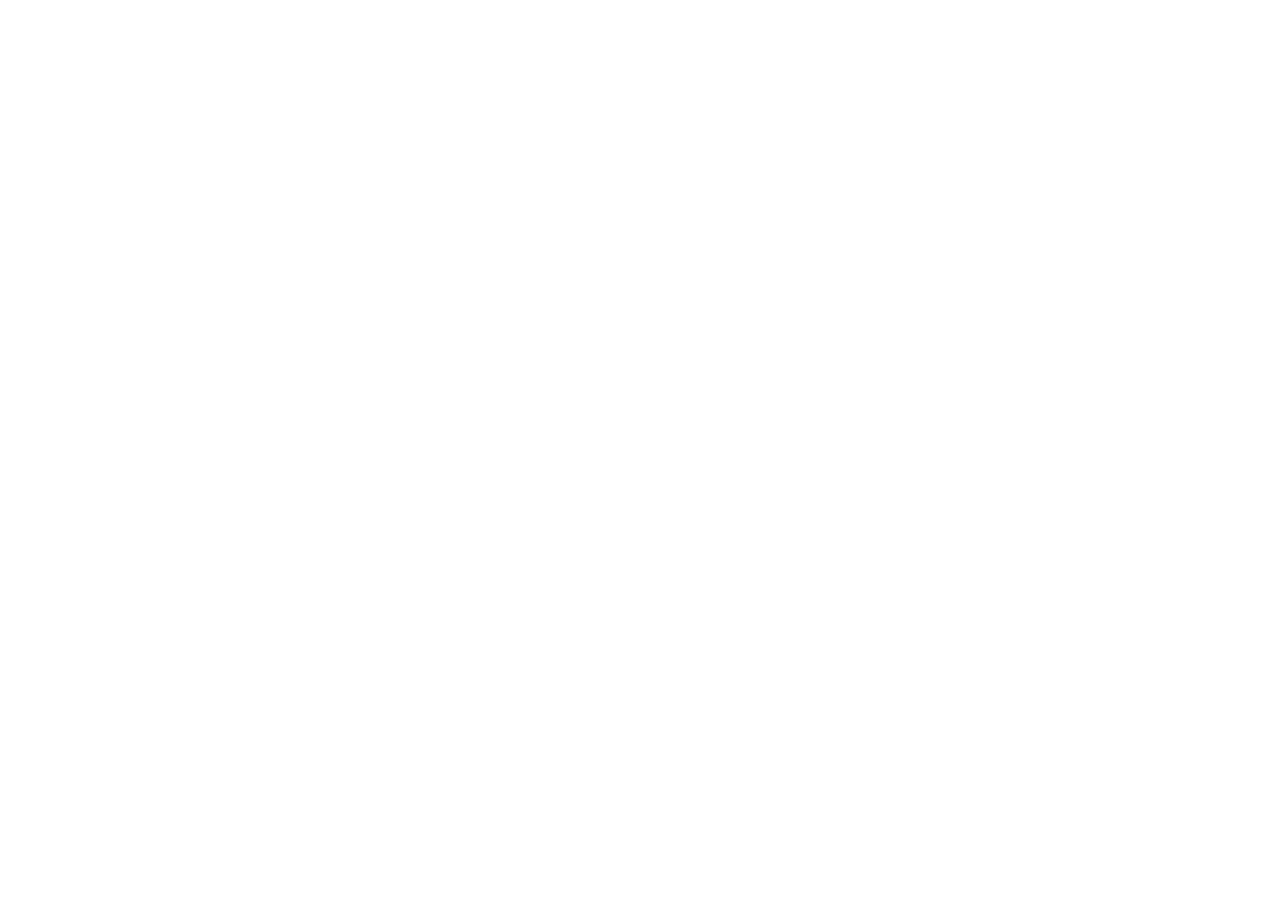
==== Apple.html @ 2d5751d4 "commit" ====
<!DOCTYPE html>
<html lang="en">
<head>
    <meta charset="UTF-8">
    <meta name="viewport" content="width=device-width, initial-scale=1.0">
    <title>Document</title>
</head>
<body>
    
</body>
</html>
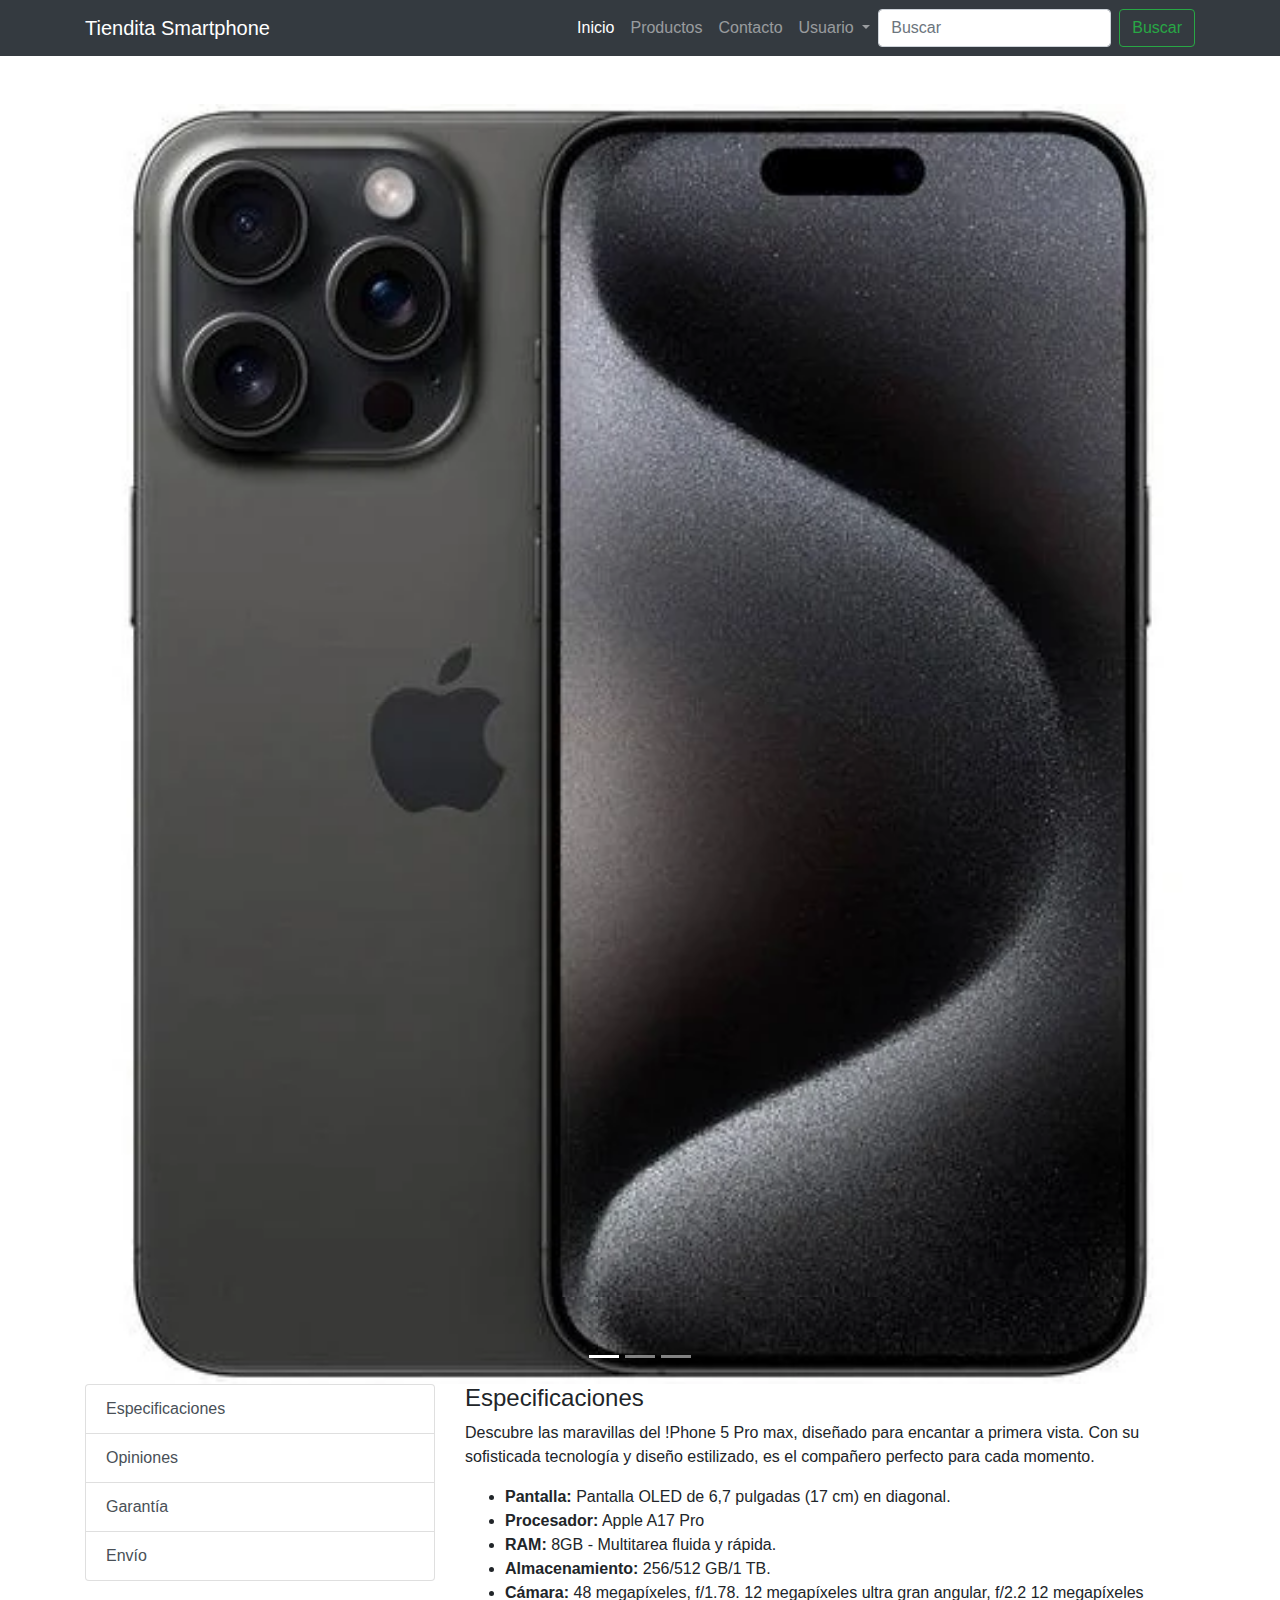
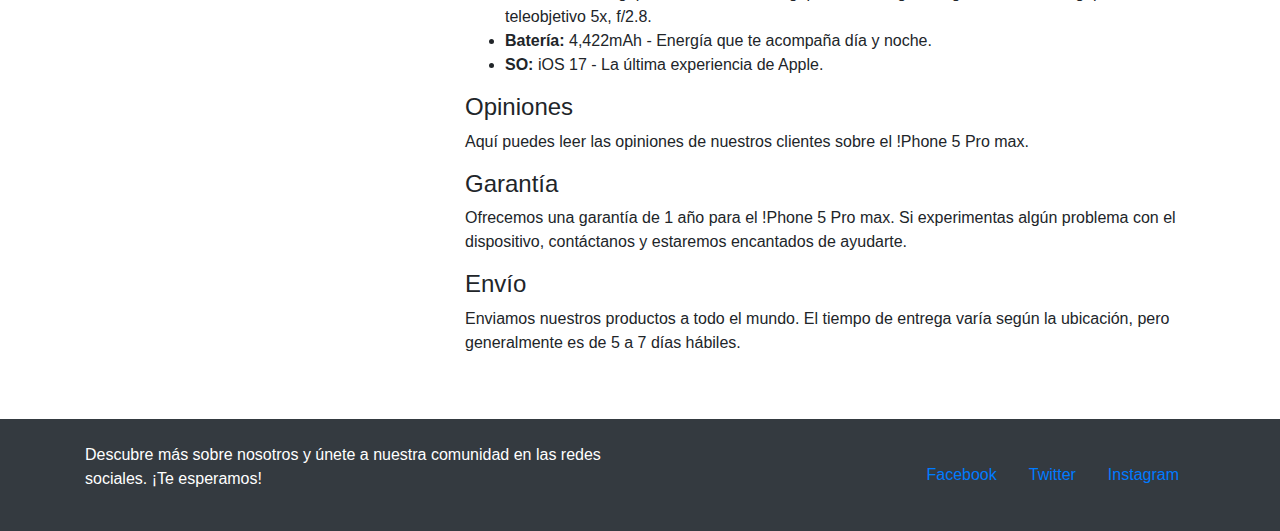
==== commit 6c3623f0: "commit" ====
--- a/Apple.html
+++ b/Apple.html
@@ -1,11 +1,149 @@
 <!DOCTYPE html>
-<html lang="en">
+<html lang="es">
 <head>
     <meta charset="UTF-8">
     <meta name="viewport" content="width=device-width, initial-scale=1.0">
-    <title>Document</title>
+    <title>Tiendita Smartphone</title>
+    <!-- Enlace al archivo CSS de Bootstrap -->
+    <link href="https://stackpath.bootstrapcdn.com/bootstrap/4.5.2/css/bootstrap.min.css" rel="stylesheet">
+    <!-- Tu propio archivo de estilos -->
+    <link rel="stylesheet" href="css/#Apple.css">
+    <style>
+ 
+    </style>
 </head>
 <body>
-    
+
+<header>
+    <nav class="navbar navbar-expand-lg navbar-dark bg-dark">
+        <div class="container">
+            <a class="navbar-brand" href="#">Tiendita Smartphone</a>
+            <button class="navbar-toggler" type="button" data-toggle="collapse" data-target="#navbarNav" aria-controls="navbarNav" aria-expanded="false" aria-label="Toggle navigation">
+                <span class="navbar-toggler-icon"></span>
+            </button>
+            <div class="collapse navbar-collapse" id="navbarNav">
+                <ul class="navbar-nav ml-auto">
+                    <li class="nav-item active">
+                        <a class="nav-link" href="#">Inicio</a>
+                    </li>
+                    <li class="nav-item">
+                        <a class="nav-link" href="#">Productos</a>
+                    </li>
+                    <li class="nav-item">
+                        <a class="nav-link" href="#">Contacto</a>
+                    </li>
+                    <!-- Menú de usuario -->
+                    <li class="nav-item dropdown">
+                        <a class="nav-link dropdown-toggle" href="#" id="navbarDropdownMenuLink" role="button" data-toggle="dropdown" aria-haspopup="true" aria-expanded="false">
+                            Usuario
+                        </a>
+                        <div class="dropdown-menu" aria-labelledby="navbarDropdownMenuLink">
+                            <a class="dropdown-item" href="#">Perfil</a>
+                            <a class="dropdown-item" href="#">Configuración</a>
+                            <div class="dropdown-divider"></div>
+                            <a class="dropdown-item" href="#">Cerrar sesión</a>
+                        </div>
+                    </li>
+                </ul>
+                <form class="form-inline my-2 my-lg-0">
+                    <input class="form-control mr-sm-2" type="search" placeholder="Buscar" aria-label="Search">
+                    <button class="btn btn-outline-success my-2 my-sm-0" type="submit">Buscar</button>
+                </form>
+            </div>
+        </div>
+    </nav>
+</header>
+
+<main class="py-5">
+    <div id="carouselExampleIndicators" class="carousel slide" data-ride="carousel">
+        <ol class="carousel-indicators">
+            <li data-target="#carouselExampleIndicators" data-slide-to="0" class="active"></li>
+            <li data-target="#carouselExampleIndicators" data-slide-to="1"></li>
+            <li data-target="#carouselExampleIndicators" data-slide-to="2"></li>
+        </ol>
+        <div class="carousel-inner">
+            <div class="carousel-item active">
+                <img src="Imagenes/Phone 5.webp" class="d-block w-100" alt="...">
+            </div>
+            <div class="carousel-item">
+                <img src="Imagenes/Phone 5 2.webp" class="d-block w-100" alt="...">
+            </div>
+            <div class="carousel-item">
+                <img src="Imagenes/Phone 5 modelos.webp" class="d-block w-100" alt="...">
+            </div>
+        </div>
+        <a class="carousel-control-prev" href="#carouselExampleIndicators" role="button" data-slide="prev">
+            <span class="carousel-control-prev-icon" aria-hidden="true"></span>
+            <span class="sr-only">Previous</span>
+        </a>
+        <a class="carousel-control-next" href="#carouselExampleIndicators" role="button" data-slide="next">
+            <span class="carousel-control-next-icon" aria-hidden="true"></span>
+            <span class="sr-only">Next</span>
+        </a>
+    </div>
+
+    <div class="container">
+        <div class="row">
+            <div class="col-4">
+                <div id="list-example" class="list-group">
+                    <a class="list-group-item list-group-item-action" href="#list-item-1">Especificaciones</a>
+                    <a class="list-group-item list-group-item-action" href="#list-item-2">Opiniones</a>
+                    <a class="list-group-item list-group-item-action" href="#list-item-3">Garantía</a>
+                    <a class="list-group-item list-group-item-action" href="#list-item-4">Envío</a>
+                </div>
+            </div>
+            <div class="col-8">
+                <div data-bs-spy="scroll" data-bs-target="#list-example" data-bs-offset="0" class="scrollspy-example" tabindex="0">
+                    <h4 id="list-item-1">Especificaciones</h4>
+                    <p>Descubre las maravillas del !Phone 5 Pro max, diseñado para encantar a primera vista. Con su sofisticada tecnología y diseño estilizado, es el compañero perfecto para cada momento.</p>
+                    <ul>
+                        <li><strong>Pantalla:</strong> Pantalla OLED de 6,7 pulgadas (17 cm) en diagonal.</li>
+                        <li><strong>Procesador:</strong> Apple A17 Pro</li>
+                        <li><strong>RAM:</strong> 8GB - Multitarea fluida y rápida.</li>
+                        <li><strong>Almacenamiento:</strong> 256/512 GB/1 TB.</li>
+                        <li><strong>Cámara:</strong> 48 megapíxeles, f/1.78. 12 megapíxeles ultra gran angular, f/2.2 12 megapíxeles teleobjetivo 5x, f/2.8.</li>
+                        <li><strong>Batería:</strong> 4,422mAh - Energía que te acompaña día y noche.</li>
+                        <li><strong>SO:</strong> iOS 17 - La última experiencia de Apple.</li>
+                    </ul>
+                    <h4 id="list-item-2">Opiniones</h4>
+                    <p>Aquí puedes leer las opiniones de nuestros clientes sobre el !Phone 5 Pro max.</p>
+                    <h4 id="list-item-3">Garantía</h4>
+                    <p>Ofrecemos una garantía de 1 año para el !Phone 5 Pro max. Si experimentas algún problema con el dispositivo, contáctanos y estaremos encantados de ayudarte.</p>
+                    <h4 id="list-item-4">Envío</h4>
+                    <p>Enviamos nuestros productos a todo el mundo. El tiempo de entrega varía según la ubicación, pero generalmente es de 5 a 7 días hábiles.</p>
+                </div>
+            </div>
+        </div>
+    </div>
+</main>
+
+<footer class="bg-dark text-white py-4">
+    <div class="container">
+        <div class="row align-items-center">
+            <div class="col-md-6">
+                <p class="text-center text-md-left">Descubre más sobre nosotros y únete a nuestra comunidad en las redes sociales. ¡Te esperamos!</p>
+            </div>
+            <div class="col-md-6">
+                <ul class="nav justify-content-center justify-content-md-end">
+                    <li class="nav-item">
+                        <a class="nav-link" href="#">Facebook</a>
+                    </li>
+                    <li class="nav-item">
+                        <a class="nav-link" href="#">Twitter</a>
+                    </li>
+                    <li class="nav-item">
+                        <a class="nav-link" href="#">Instagram</a>
+                    </li>
+                </ul>
+            </div>
+        </div>
+    </div>
+</footer>
+
+<!-- Enlace al archivo JavaScript de Bootstrap -->
+<script src="https://code.jquery.com/jquery-3.5.1.slim.min.js"></script>
+<script src="https://cdn.jsdelivr.net/npm/popper.js@1.16.0/dist/umd/popper.min.js"></script>
+<script src="https://stackpath.bootstrapcdn.com/bootstrap/4.5.2/js/bootstrap.min.js"></script>
+
 </body>
-</html>+</html>
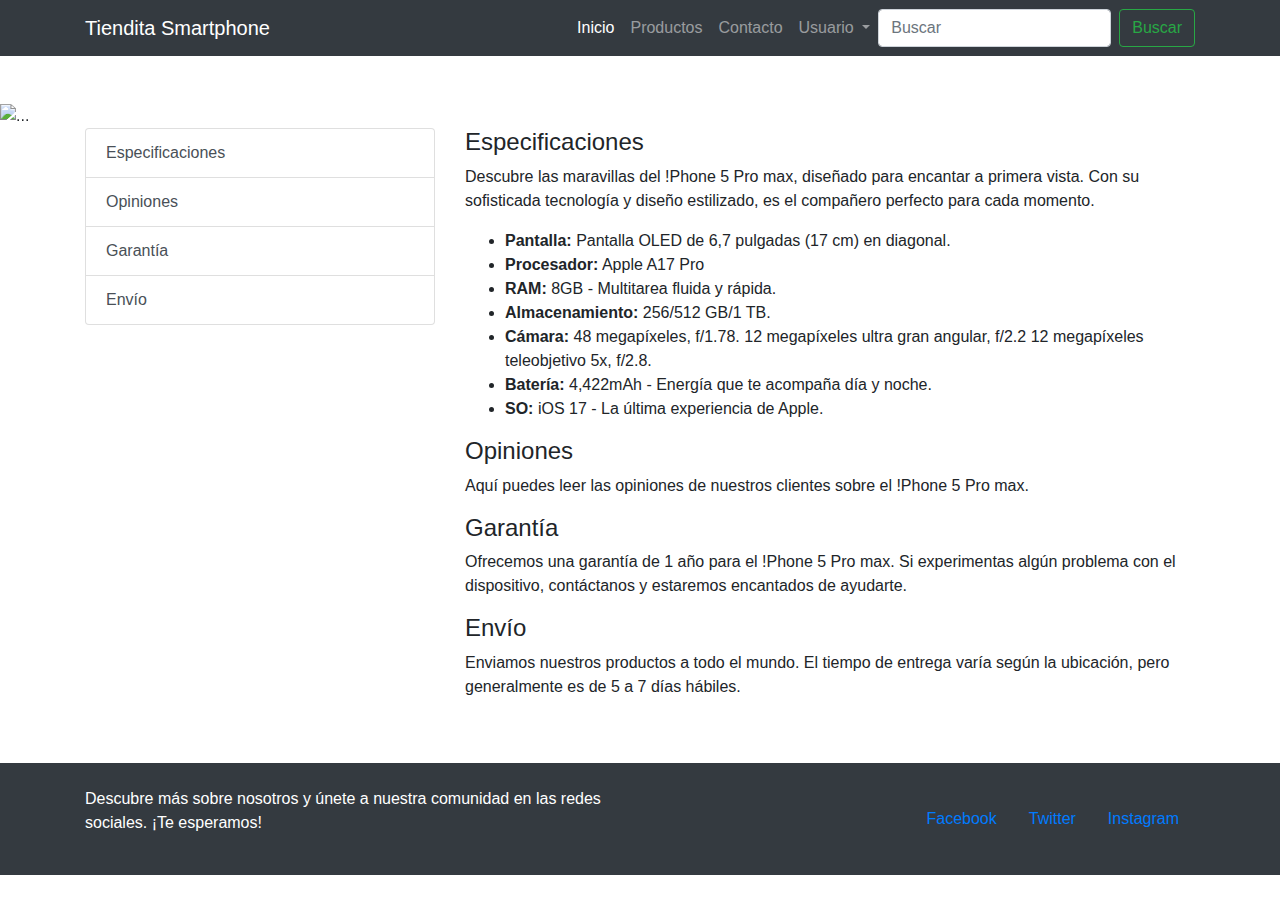
==== commit 80b47c8c: "Co-authored-by: Diegod-7 <Diegod-7@users.noreply.github.com>" ====
--- a/Apple.html
+++ b/Apple.html
@@ -7,7 +7,7 @@
     <!-- Enlace al archivo CSS de Bootstrap -->
     <link href="https://stackpath.bootstrapcdn.com/bootstrap/4.5.2/css/bootstrap.min.css" rel="stylesheet">
     <!-- Tu propio archivo de estilos -->
-    <link rel="stylesheet" href="css/#Apple.css">
+    <link rel="stylesheet" href="">
     <style>
  
     </style>
